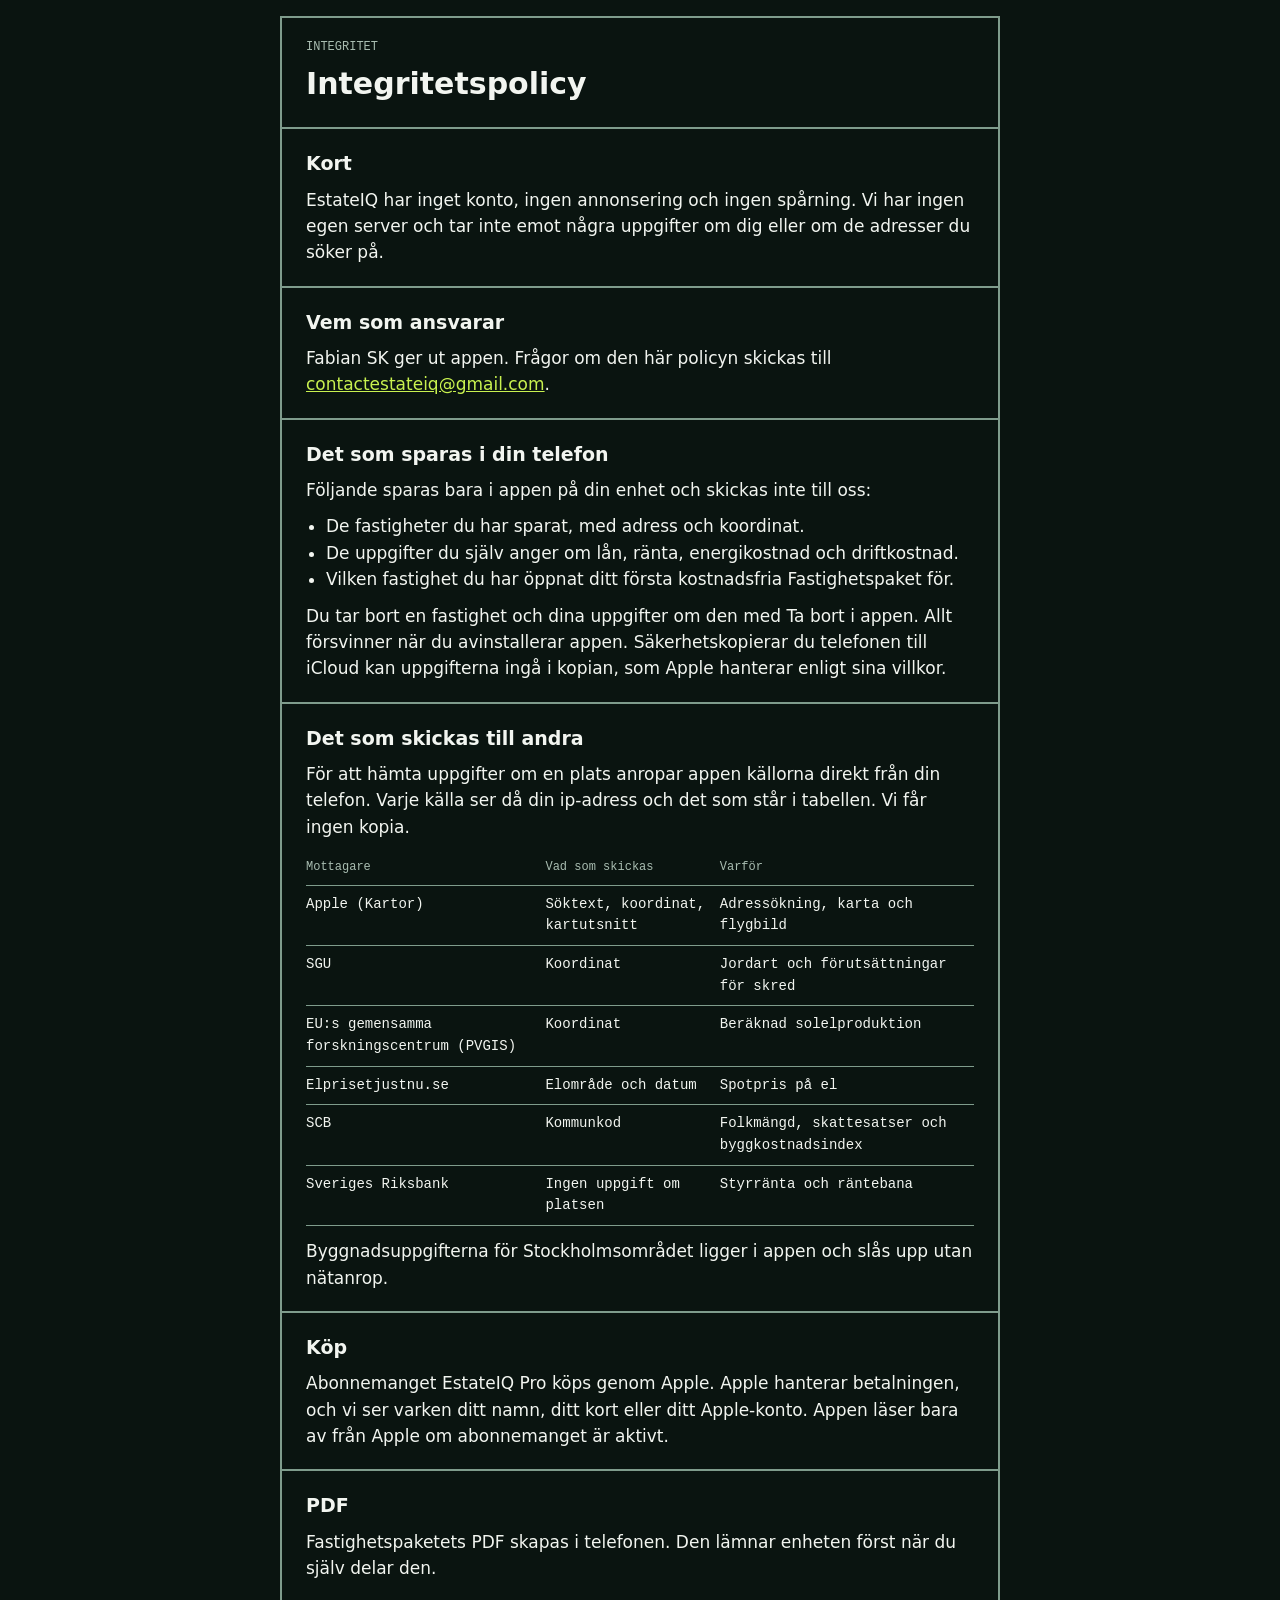
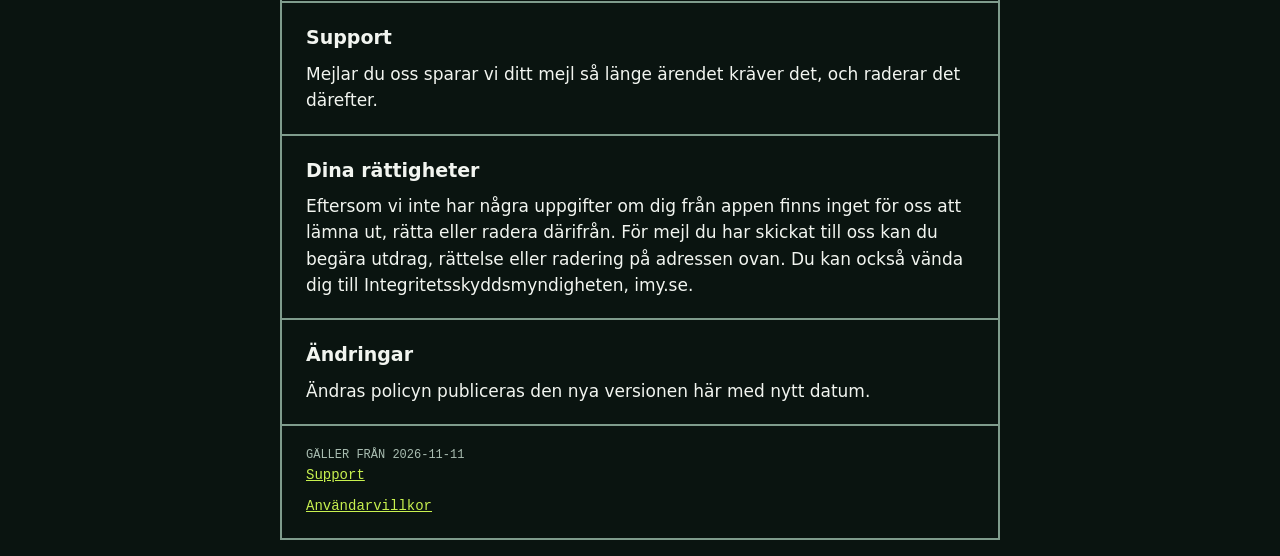
==== integritet/index.html @ 9a39a26e "Webbsidor för EstateIQ: support, integritetspolicy och användarvillkor Co-Authored-By: Claude Fable " ====
<!doctype html>
<html lang="sv">
<head>
<meta charset="utf-8">
<meta name="viewport" content="width=device-width, initial-scale=1">
<title>EstateIQ – Integritetspolicy</title>
<link rel="stylesheet" href="../stil.css">
</head>
<body>
<main>
  <header>
    <p class="kod">INTEGRITET</p>
    <h1>Integritetspolicy</h1>
  </header>

  <section>
    <h2>Kort</h2>
    <p>EstateIQ har inget konto, ingen annonsering och ingen spårning. Vi har ingen egen server och tar inte emot några uppgifter om dig eller om de adresser du söker på.</p>
  </section>

  <section>
    <h2>Vem som ansvarar</h2>
    <p>Fabian SK ger ut appen. Frågor om den här policyn skickas till <a href="mailto:contactestateiq@gmail.com">contactestateiq@gmail.com</a>.</p>
  </section>

  <section>
    <h2>Det som sparas i din telefon</h2>
    <p>Följande sparas bara i appen på din enhet och skickas inte till oss:</p>
    <ul>
      <li>De fastigheter du har sparat, med adress och koordinat.</li>
      <li>De uppgifter du själv anger om lån, ränta, energikostnad och driftkostnad.</li>
      <li>Vilken fastighet du har öppnat ditt första kostnadsfria Fastighetspaket för.</li>
    </ul>
    <p>Du tar bort en fastighet och dina uppgifter om den med Ta bort i appen. Allt försvinner när du avinstallerar appen. Säkerhetskopierar du telefonen till iCloud kan uppgifterna ingå i kopian, som Apple hanterar enligt sina villkor.</p>
  </section>

  <section>
    <h2>Det som skickas till andra</h2>
    <p>För att hämta uppgifter om en plats anropar appen källorna direkt från din telefon. Varje källa ser då din ip-adress och det som står i tabellen. Vi får ingen kopia.</p>
    <table>
      <thead>
        <tr><th>Mottagare</th><th>Vad som skickas</th><th>Varför</th></tr>
      </thead>
      <tbody>
        <tr><td>Apple (Kartor)</td><td>Söktext, koordinat, kartutsnitt</td><td>Adressökning, karta och flygbild</td></tr>
        <tr><td>SGU</td><td>Koordinat</td><td>Jordart och förutsättningar för skred</td></tr>
        <tr><td>EU:s gemensamma forskningscentrum (PVGIS)</td><td>Koordinat</td><td>Beräknad solelproduktion</td></tr>
        <tr><td>Elprisetjustnu.se</td><td>Elområde och datum</td><td>Spotpris på el</td></tr>
        <tr><td>SCB</td><td>Kommunkod</td><td>Folkmängd, skattesatser och byggkostnadsindex</td></tr>
        <tr><td>Sveriges Riksbank</td><td>Ingen uppgift om platsen</td><td>Styrränta och räntebana</td></tr>
      </tbody>
    </table>
    <p>Byggnadsuppgifterna för Stockholmsområdet ligger i appen och slås upp utan nätanrop.</p>
  </section>

  <section>
    <h2>Köp</h2>
    <p>Abonnemanget EstateIQ Pro köps genom Apple. Apple hanterar betalningen, och vi ser varken ditt namn, ditt kort eller ditt Apple-konto. Appen läser bara av från Apple om abonnemanget är aktivt.</p>
  </section>

  <section>
    <h2>PDF</h2>
    <p>Fastighetspaketets PDF skapas i telefonen. Den lämnar enheten först när du själv delar den.</p>
  </section>

  <section>
    <h2>Support</h2>
    <p>Mejlar du oss sparar vi ditt mejl så länge ärendet kräver det, och raderar det därefter.</p>
  </section>

  <section>
    <h2>Dina rättigheter</h2>
    <p>Eftersom vi inte har några uppgifter om dig från appen finns inget för oss att lämna ut, rätta eller radera därifrån. För mejl du har skickat till oss kan du begära utdrag, rättelse eller radering på adressen ovan. Du kan också vända dig till Integritetsskyddsmyndigheten, imy.se.</p>
  </section>

  <section>
    <h2>Ändringar</h2>
    <p>Ändras policyn publiceras den nya versionen här med nytt datum.</p>
  </section>

  <footer>
    <p class="kod">GÄLLER FRÅN 2026-11-11</p>
    <p><a href="../support/">Support</a></p>
    <p><a href="../villkor/">Användarvillkor</a></p>
  </footer>
</main>
</body>
</html>
---- stil.css ----
/* Samma språk som appen: djupgrön botten, salvia linjer, lime bara för handling, noll radie.
   Inga typsnitt hämtas utifrån: en integritetspolicy ska inte anropa en tredje part. */
:root {
  --botten: #0A1410;
  --text: #F2F5F0;
  --salvia: #7F9C8C;
  --salvia-ljus: #A9BDB1;
  --lime: #C8F14F;
}
* { box-sizing: border-box; border-radius: 0; }
body {
  margin: 0;
  background: var(--botten);
  color: var(--text);
  font-family: "Space Grotesk", ui-sans-serif, system-ui, -apple-system, "Helvetica Neue", sans-serif;
  font-size: 17px;
  line-height: 1.55;
}
main {
  max-width: 720px;
  margin: 16px auto;
  border: 2.5px solid var(--salvia);
}
header, section, footer { padding: 20px 24px; }
header, section { border-bottom: 2.5px solid var(--salvia); }
h1 { font-size: 30px; margin: 4px 0 0; font-weight: 600; }
h2 { font-size: 19px; margin: 0 0 8px; font-weight: 600; }
p { margin: 0 0 10px; }
p:last-child { margin-bottom: 0; }
ul { margin: 0 0 10px; padding-left: 20px; }
a { color: var(--lime); }
.kod, th, td, footer {
  font-family: "IBM Plex Mono", ui-monospace, SFMono-Regular, Menlo, monospace;
}
.kod { font-size: 12px; color: var(--salvia-ljus); margin: 0; }
table { width: 100%; border-collapse: collapse; margin: 6px 0 12px; font-size: 14px; }
th, td { text-align: left; vertical-align: top; padding: 8px 8px 8px 0; border-bottom: 1px solid var(--salvia); }
th { color: var(--salvia-ljus); font-weight: 400; font-size: 12px; }
footer { font-size: 14px; }
@media (max-width: 760px) {
  main { margin: 8px; }
  header, section, footer { padding: 16px; }
}
@media (max-width: 760px) {
  table { table-layout: fixed; }
  th, td { overflow-wrap: anywhere; padding-right: 6px; font-size: 12px; }
}
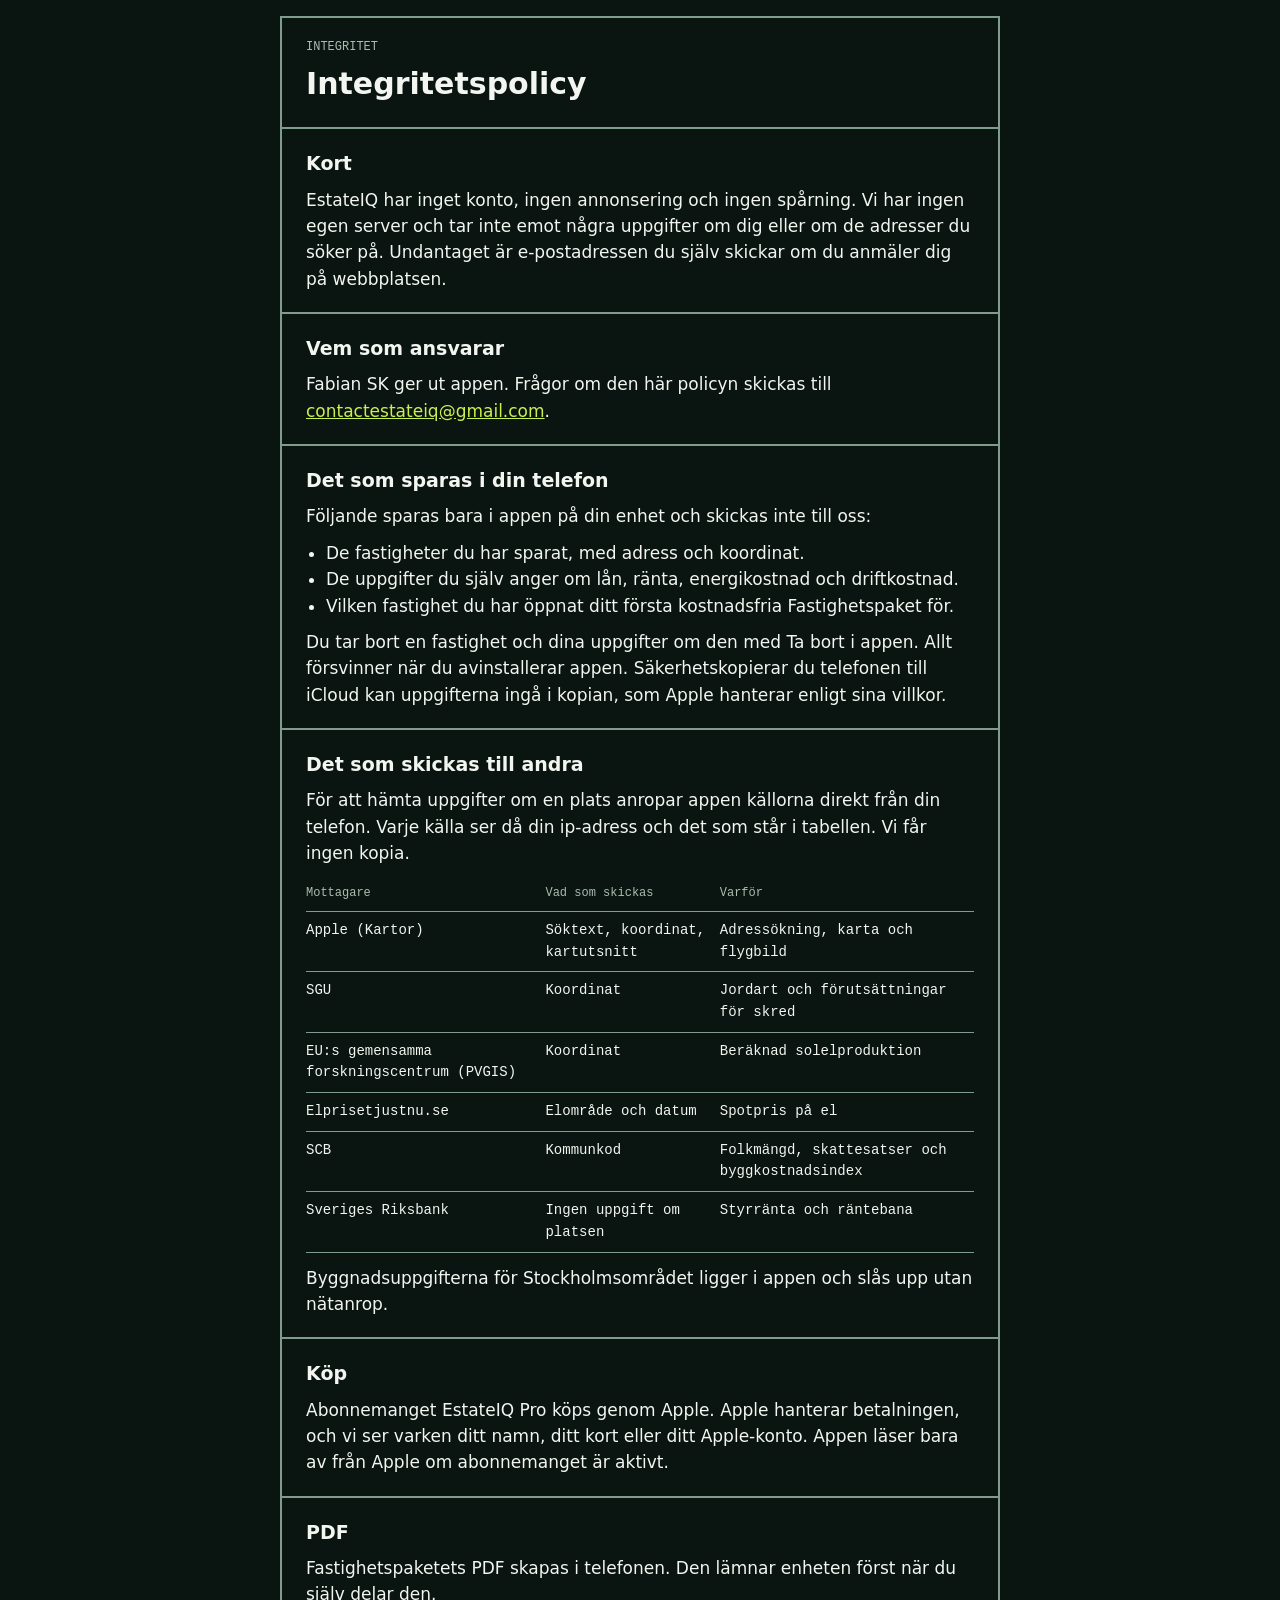
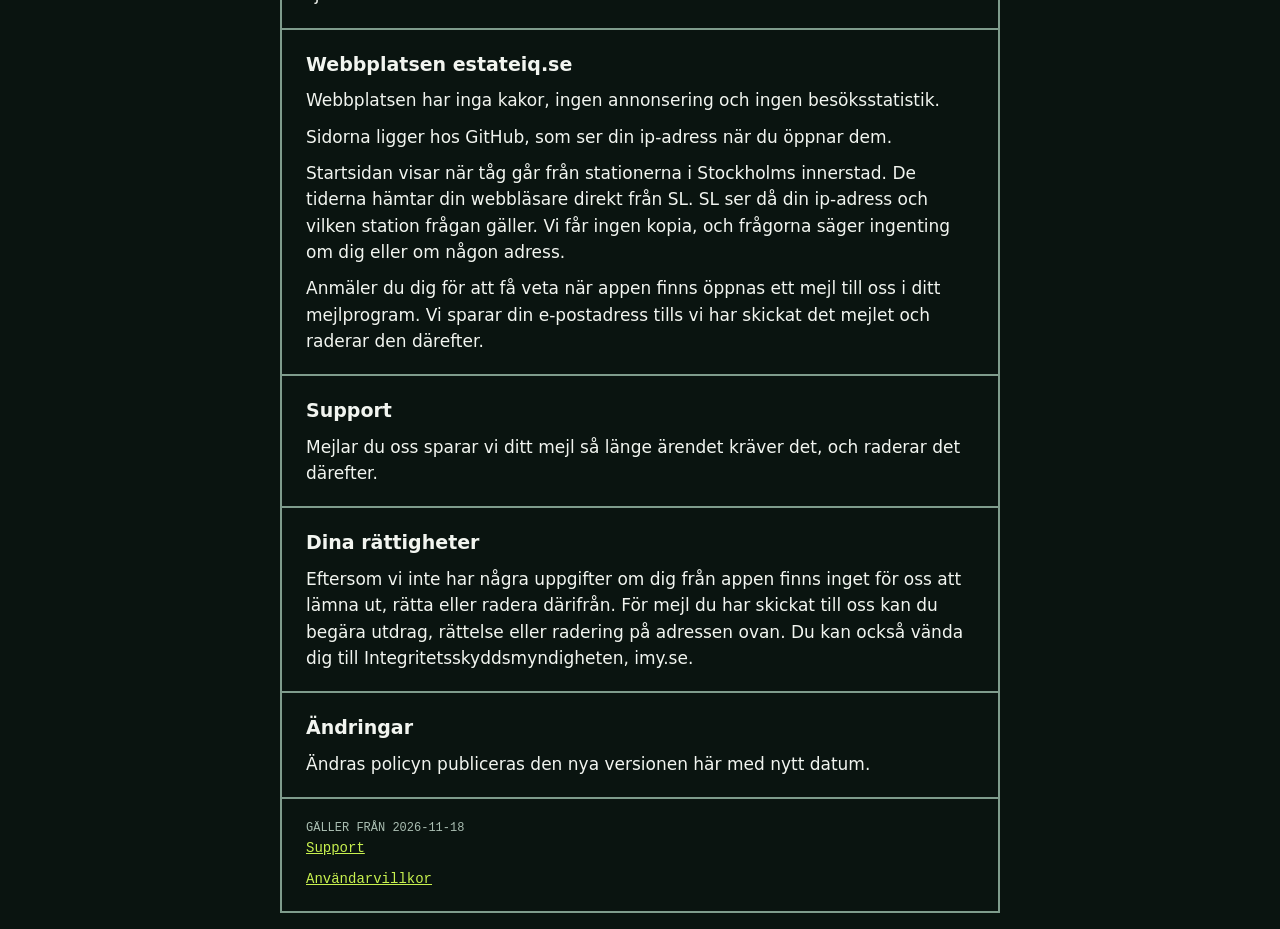
==== commit fa52a9dd: "Synka webbsidor från appens docs/webb Co-Authored-By: Claude Sonnet 5.5 <noreply@anthropic.com>" ====
--- a/integritet/index.html
+++ b/integritet/index.html
@@ -3,6 +3,22 @@
 <head>
 <meta charset="utf-8">
 <meta name="viewport" content="width=device-width, initial-scale=1">
+<meta name="description" content="EstateIQ har inget konto, ingen annonsering och ingen spårning. Det du sparar stannar i telefonen.">
+<link rel="canonical" href="https://estateiq.se/integritet/">
+<meta name="theme-color" content="#0A1410">
+<link rel="icon" href="/favicon.svg" type="image/svg+xml">
+<link rel="icon" href="/favicon.ico" sizes="any">
+<link rel="apple-touch-icon" href="/apple-touch-icon.png">
+<meta property="og:type" content="website">
+<meta property="og:locale" content="sv_SE">
+<meta property="og:site_name" content="EstateIQ">
+<meta property="og:title" content="EstateIQ – Integritetspolicy">
+<meta property="og:description" content="EstateIQ har inget konto, ingen annonsering och ingen spårning. Det du sparar stannar i telefonen.">
+<meta property="og:url" content="https://estateiq.se/integritet/">
+<meta property="og:image" content="https://estateiq.se/og.png">
+<meta property="og:image:width" content="1200">
+<meta property="og:image:height" content="630">
+<meta name="twitter:card" content="summary_large_image">
 <title>EstateIQ – Integritetspolicy</title>
 <link rel="stylesheet" href="../stil.css">
 </head>
@@ -15,7 +31,7 @@
 
   <section>
     <h2>Kort</h2>
-    <p>EstateIQ har inget konto, ingen annonsering och ingen spårning. Vi har ingen egen server och tar inte emot några uppgifter om dig eller om de adresser du söker på.</p>
+    <p>EstateIQ har inget konto, ingen annonsering och ingen spårning. Vi har ingen egen server och tar inte emot några uppgifter om dig eller om de adresser du söker på. Undantaget är e-postadressen du själv skickar om du anmäler dig på webbplatsen.</p>
   </section>
 
   <section>
@@ -64,6 +80,14 @@
   </section>
 
   <section>
+    <h2>Webbplatsen estateiq.se</h2>
+    <p>Webbplatsen har inga kakor, ingen annonsering och ingen besöksstatistik.</p>
+    <p>Sidorna ligger hos GitHub, som ser din ip-adress när du öppnar dem.</p>
+    <p>Startsidan visar när tåg går från stationerna i Stockholms innerstad. De tiderna hämtar din webbläsare direkt från SL. SL ser då din ip-adress och vilken station frågan gäller. Vi får ingen kopia, och frågorna säger ingenting om dig eller om någon adress.</p>
+    <p>Anmäler du dig för att få veta när appen finns öppnas ett mejl till oss i ditt mejlprogram. Vi sparar din e-postadress tills vi har skickat det mejlet och raderar den därefter.</p>
+  </section>
+
+  <section>
     <h2>Support</h2>
     <p>Mejlar du oss sparar vi ditt mejl så länge ärendet kräver det, och raderar det därefter.</p>
   </section>
@@ -79,7 +103,7 @@
   </section>
 
   <footer>
-    <p class="kod">GÄLLER FRÅN 2026-11-11</p>
+    <p class="kod">GÄLLER FRÅN 2026-11-18</p>
     <p><a href="../support/">Support</a></p>
     <p><a href="../villkor/">Användarvillkor</a></p>
   </footer>
--- a/stil.css
+++ b/stil.css
@@ -40,8 +40,6 @@
 @media (max-width: 760px) {
   main { margin: 8px; }
   header, section, footer { padding: 16px; }
-}
-@media (max-width: 760px) {
   table { table-layout: fixed; }
   th, td { overflow-wrap: anywhere; padding-right: 6px; font-size: 12px; }
 }
